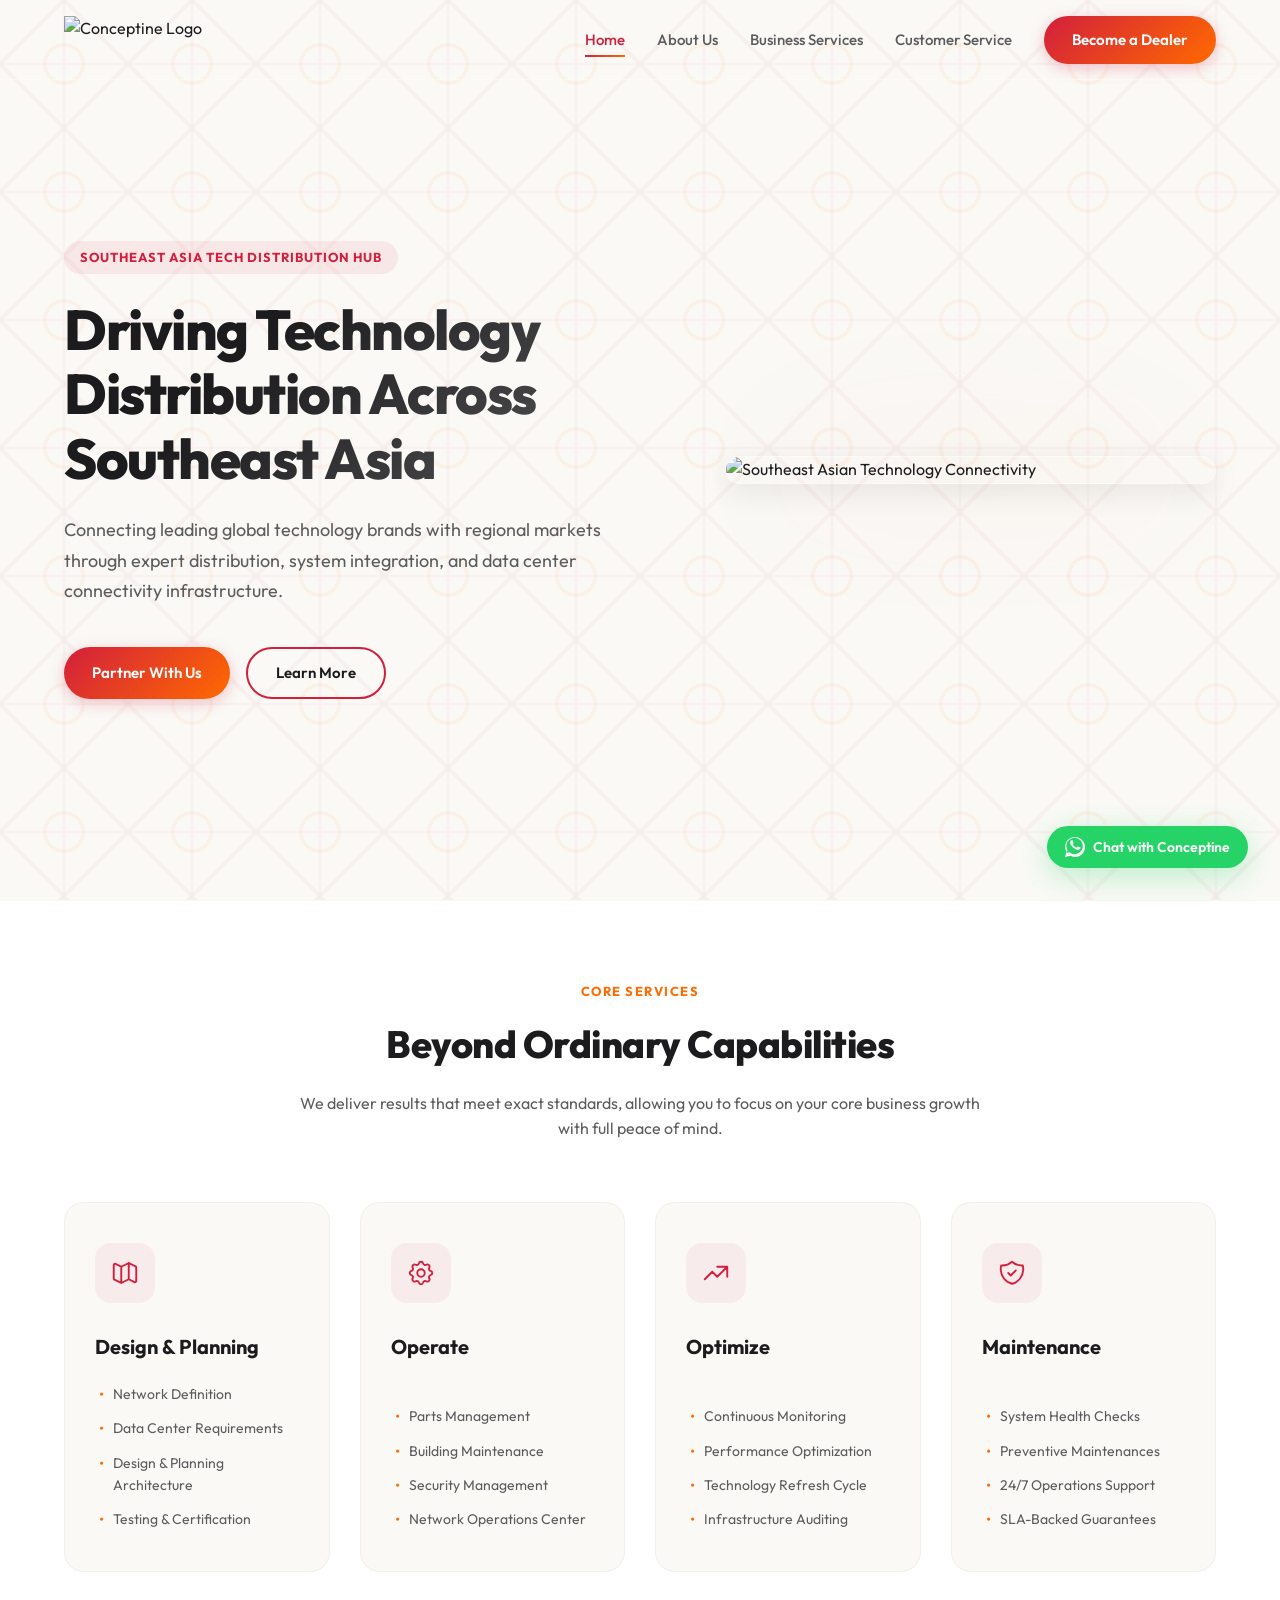
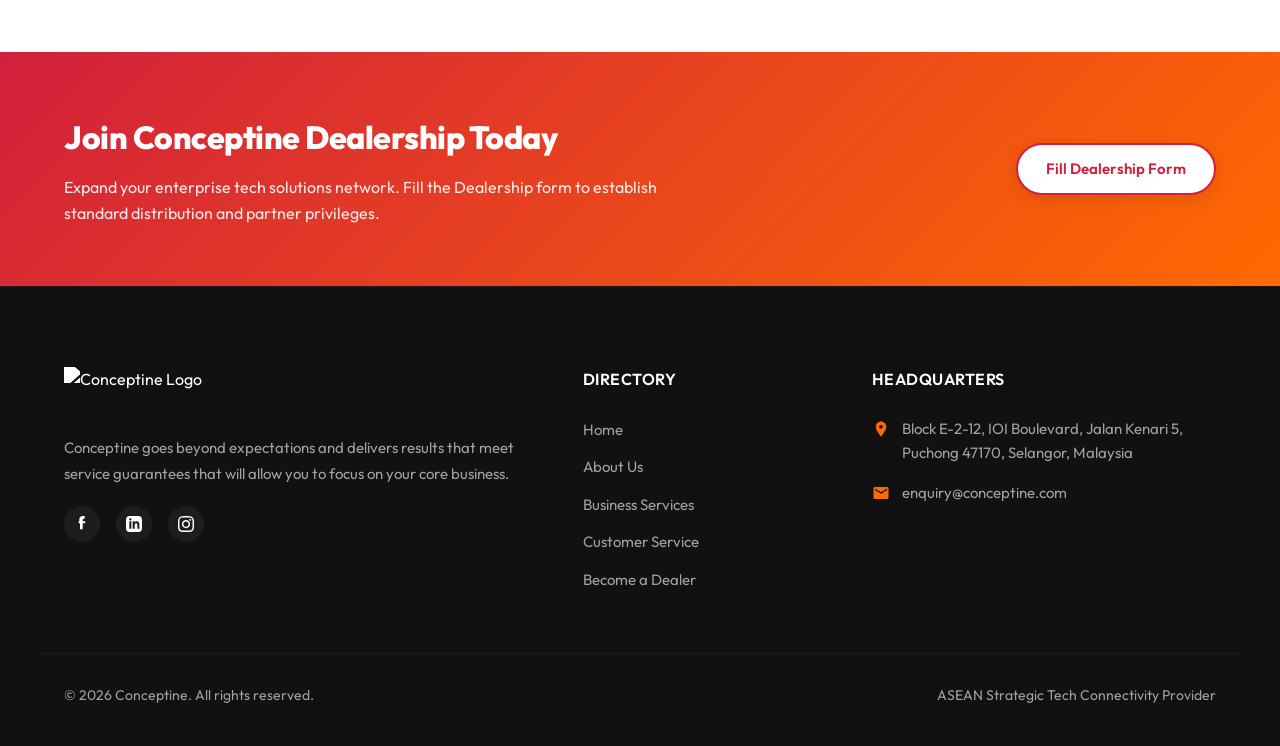
==== index.html @ 46213067 "feat: complete modern website revamp with dynamic form inputs and Google Sheets integration" ====
<!DOCTYPE html>
<html lang="en">
<head>
  <meta charset="UTF-8">
  <meta name="viewport" content="width=device-width, initial-scale=1.0">
  <meta name="description" content="Conceptine - Driving Technology Distribution across Southeast Asia. Bridging ASEAN with premium systems integration, data center resources, and telecommunications infrastructure.">
  <title>Home - Conceptine | SEA Technology Solutions</title>
  
  <!-- CSS Stylesheets -->
  <link rel="stylesheet" href="css/variables.css">
  <link rel="stylesheet" href="css/global.css">
  <link rel="stylesheet" href="css/home.css">
  
  <!-- Favicon -->
  <link rel="icon" href="https://conceptine.com/wp-content/uploads/2020/07/cropped-Conceptine-Favicon-32x32.png" sizes="32x32">
</head>
<body>

  <!-- Global Header -->
  <header>
    <div class="container header-container">
      <a href="index.html" class="logo-link" id="header-logo">
        <img src="https://conceptine.com/wp-content/uploads/2020/04/Conceptine-Logo-Web.png" alt="Conceptine Logo" class="logo-img">
      </a>
      
      <button class="menu-toggle" aria-label="Toggle Navigation menu" aria-expanded="false">
        <span></span>
        <span></span>
        <span></span>
      </button>
      
      <nav class="nav-menu">
        <ul class="nav-links">
          <li><a href="index.html" class="nav-link active">Home</a></li>
          <li><a href="about.html" class="nav-link">About Us</a></li>
          <li><a href="business.html" class="nav-link">Business Services</a></li>
          <li><a href="customer-service.html" class="nav-link">Customer Service</a></li>
        </ul>
        <a href="become-a-dealer.html" class="btn btn-primary">Become a Dealer</a>
      </nav>
    </div>
  </header>

  <main>
    <!-- Hero Section with Southeast Asian Culture Highlight -->
    <section class="hero-section">
      <!-- Cultural Songket/Batik SVG Pattern Overlay -->
      <div class="culture-overlay">
        <svg xmlns="http://www.w3.org/2000/svg" viewBox="0 0 100 100" preserveAspectRatio="none">
          <pattern id="batik" width="10" height="10" patternUnits="userSpaceOnUse">
            <path d="M 0 5 L 5 0 L 10 5 L 5 10 Z" fill="none" stroke="rgba(210, 31, 60, 0.04)" stroke-width="0.3"/>
            <circle cx="5" cy="5" r="1.5" fill="none" stroke="rgba(255, 106, 0, 0.05)" stroke-width="0.3"/>
            <path d="M 5 0 L 5 10 M 0 5 L 10 5" fill="none" stroke="rgba(210, 31, 60, 0.03)" stroke-width="0.2"/>
          </pattern>
          <rect width="100%" height="100%" fill="url(#batik)"/>
        </svg>
      </div>
      
      <div class="container hero-container">
        <div class="hero-content">
          <span class="hero-tag">Southeast Asia Tech Distribution Hub</span>
          <h1 class="hero-title">Driving Technology Distribution Across Southeast Asia</h1>
          <p class="hero-subtitle">Connecting leading global technology brands with regional markets through expert distribution, system integration, and data center connectivity infrastructure.</p>
          <div class="hero-actions">
            <a href="become-a-dealer.html" class="btn btn-primary">Partner With Us</a>
            <a href="about.html" class="btn btn-secondary">Learn More</a>
          </div>
        </div>
        <div class="hero-visual">
          <div class="hero-card-glow"></div>
          <img src="https://conceptine.com/wp-content/uploads/2020/10/Conceptine-Header.jpg" alt="Southeast Asian Technology Connectivity" class="hero-image">
        </div>
      </div>
    </section>

    <!-- Company Capabilities -->
    <section class="capabilities-section">
      <div class="container">
        <div class="section-header">
          <span class="section-tag">Core Services</span>
          <h2 class="section-title">Beyond Ordinary Capabilities</h2>
          <p class="section-subtitle">We deliver results that meet exact standards, allowing you to focus on your core business growth with full peace of mind.</p>
        </div>

        <div class="capabilities-grid">
          <!-- Card 1: Design & Planning -->
          <div class="capability-card">
            <div class="card-icon-container">
              <svg xmlns="http://www.w3.org/2000/svg" fill="none" viewBox="0 0 24 24" stroke="currentColor">
                <path stroke-linecap="round" stroke-linejoin="round" stroke-width="1.5" d="M9 20l-5.447-2.724A1 1 0 013 16.382V5.618a1 1 0 011.447-.894L9 7m0 13l6-3m-6 3V7m6 10l4.553 2.276A1 1 0 0021 18.382V7.618a1 1 0 00-.553-.894L15 4m0 13V4m0 0L9 7" />
              </svg>
            </div>
            <h3 class="capability-title">Design & Planning</h3>
            <ul class="capability-list">
              <li>Network Definition</li>
              <li>Data Center Requirements</li>
              <li>Design & Planning Architecture</li>
              <li>Testing & Certification</li>
            </ul>
          </div>

          <!-- Card 2: Operate -->
          <div class="capability-card">
            <div class="card-icon-container">
              <svg xmlns="http://www.w3.org/2000/svg" fill="none" viewBox="0 0 24 24" stroke="currentColor">
                <path stroke-linecap="round" stroke-linejoin="round" stroke-width="1.5" d="M10.325 4.317c.426-1.756 2.924-1.756 3.35 0a1.724 1.724 0 002.573 1.066c1.543-.94 3.31.826 2.37 2.37a1.724 1.724 0 001.065 2.572c1.756.426 1.756 2.924 0 3.35a1.724 1.724 0 00-1.066 2.573c.94 1.543-.826 3.31-2.37 2.37a1.724 1.724 0 00-2.572 1.065c-.426 1.756-2.924 1.756-3.35 0a1.724 1.724 0 00-2.573-1.066c-1.543.94-3.31-.826-2.37-2.37a1.724 1.724 0 00-1.065-2.572c-1.756-.426-1.756-2.924 0-3.35a1.724 1.724 0 001.066-2.573c-.94-1.543.826-3.31 2.37-2.37.996.608 2.296.07 2.572-1.065z" />
                <path stroke-linecap="round" stroke-linejoin="round" stroke-width="1.5" d="M15 12a3 3 0 11-6 0 3 3 0 016 0z" />
              </svg>
            </div>
            <h3 class="capability-title">Operate</h3>
            <ul class="capability-list">
              <li>Parts Management</li>
              <li>Building Maintenance</li>
              <li>Security Management</li>
              <li>Network Operations Center</li>
            </ul>
          </div>

          <!-- Card 3: Optimize -->
          <div class="capability-card">
            <div class="card-icon-container">
              <svg xmlns="http://www.w3.org/2000/svg" fill="none" viewBox="0 0 24 24" stroke="currentColor">
                <path stroke-linecap="round" stroke-linejoin="round" stroke-width="1.5" d="M13 7h8m0 0v8m0-8l-8 8-4-4-6 6" />
              </svg>
            </div>
            <h3 class="capability-title">Optimize</h3>
            <ul class="capability-list">
              <li>Continuous Monitoring</li>
              <li>Performance Optimization</li>
              <li>Technology Refresh Cycle</li>
              <li>Infrastructure Auditing</li>
            </ul>
          </div>

          <!-- Card 4: Maintenance -->
          <div class="capability-card">
            <div class="card-icon-container">
              <svg xmlns="http://www.w3.org/2000/svg" fill="none" viewBox="0 0 24 24" stroke="currentColor">
                <path stroke-linecap="round" stroke-linejoin="round" stroke-width="1.5" d="M9 12l2 2 4-4m5.618-4.016A11.955 11.955 0 0112 2.944a11.952 11.952 0 01-8.618 3.04A12.02 12.02 0 003 9c0 5.591 3.824 10.29 9 11.622 5.176-1.332 9-6.03 9-11.622 0-1.042-.133-2.052-.382-3.016z" />
              </svg>
            </div>
            <h3 class="capability-title">Maintenance</h3>
            <ul class="capability-list">
              <li>System Health Checks</li>
              <li>Preventive Maintenances</li>
              <li>24/7 Operations Support</li>
              <li>SLA-Backed Guarantees</li>
            </ul>
          </div>
        </div>
      </div>
    </section>

    <!-- Call to Action Banner -->
    <section class="cta-banner">
      <div class="container cta-container">
        <div class="cta-content">
          <h2 class="cta-title">Join Conceptine Dealership Today</h2>
          <p class="cta-text">Expand your enterprise tech solutions network. Fill the Dealership form to establish standard distribution and partner privileges.</p>
        </div>
        <div class="cta-action">
          <a href="become-a-dealer.html" class="btn btn-secondary btn-white-hover">Fill Dealership Form</a>
        </div>
      </div>
    </section>
  </main>

  <!-- Global Footer -->
  <footer class="footer-site">
    <div class="container footer-grid">
      <div class="footer-brand">
        <a href="index.html" class="footer-logo-link">
          <img src="https://conceptine.com/wp-content/uploads/2020/04/Conceptine-Logo-Web.png" alt="Conceptine Logo" class="footer-logo-img">
        </a>
        <p class="footer-description">Conceptine goes beyond expectations and delivers results that meet service guarantees that will allow you to focus on your core business.</p>
        <div class="footer-socials">
          <a href="https://facebook.com/conceptine" class="footer-social-icon" aria-label="Facebook">
            <svg viewBox="0 0 24 24"><path d="M9 8H7v3h2v9h4v-9h3.6l.4-3H13V6c0-1 .5-2 2-2h1V0h-3c-3 0-5 2-5 5v3z"/></svg>
          </a>
          <a href="https://linkedin.com/company/conceptine" class="footer-social-icon" aria-label="LinkedIn">
            <svg viewBox="0 0 24 24"><path d="M19 0h-14c-2.761 0-5 2.239-5 5v14c0 2.761 2.239 5 5 5h14c2.762 0 5-2.239 5-5v-14c0-2.761-2.238-5-5-5zm-11 19h-3v-11h3v11zm-1.5-12.268c-.966 0-1.75-.779-1.75-1.75s.784-1.75 1.75-1.75 1.75.779 1.75 1.75-.784 1.75-1.75 1.75zm13.5 12.268h-3v-5.604c0-3.368-4-3.113-4 0v5.604h-3v-11h3v1.765c1.396-2.586 7-2.777 7 2.476v6.759z"/></svg>
          </a>
          <a href="https://instagram.com/conceptine" class="footer-social-icon" aria-label="Instagram">
            <svg viewBox="0 0 24 24"><path d="M12 2.163c3.204 0 3.584.012 4.85.07 3.252.148 4.771 1.691 4.919 4.919.058 1.265.069 1.645.069 4.849 0 3.205-.012 3.584-.069 4.849-.149 3.225-1.664 4.771-4.919 4.919-1.266.058-1.644.07-4.85.07-3.204 0-3.584-.012-4.849-.07-3.26-.149-4.771-1.699-4.919-4.92-.058-1.265-.07-1.644-.07-4.849 0-3.204.013-3.583.07-4.849.149-3.227 1.664-4.771 4.919-4.919 1.266-.057 1.645-.069 4.849-.069zm0-2c-3.259 0-3.667.014-4.947.072-4.358.2-6.78 2.618-6.98 6.98-.059 1.281-.073 1.689-.073 4.948 0 3.259.014 3.668.072 4.948.2 4.358 2.618 6.78 6.98 6.98 1.281.058 1.689.072 4.948.072 3.259 0 3.668-.014 4.948-.072 4.354-.2 6.782-2.618 6.979-6.98.059-1.28.073-1.689.073-4.948 0-3.259-.014-3.667-.072-4.947-.196-4.354-2.617-6.78-6.979-6.98-1.281-.059-1.69-.073-4.949-.073zm0 5.838c-3.403 0-6.162 2.759-6.162 6.162s2.759 6.163 6.162 6.163 6.162-2.759 6.162-6.163c0-3.403-2.759-6.162-6.162-6.162zm0 10.162c-2.209 0-4-1.79-4-4 0-2.209 1.791-4 4-4s4 1.791 4 4c0 2.21-1.791 4-4 4zm6.406-11.845c-.796 0-1.441.645-1.441 1.44s.645 1.44 1.441 1.44c.795 0 1.439-.645 1.439-1.44s-.644-1.44-1.439-1.44z"/></svg>
          </a>
        </div>
      </div>
      
      <div class="footer-links-col">
        <h4 class="footer-title">Directory</h4>
        <ul class="footer-links">
          <li class="footer-link-item"><a href="index.html">Home</a></li>
          <li class="footer-link-item"><a href="about.html">About Us</a></li>
          <li class="footer-link-item"><a href="business.html">Business Services</a></li>
          <li class="footer-link-item"><a href="customer-service.html">Customer Service</a></li>
          <li class="footer-link-item"><a href="become-a-dealer.html">Become a Dealer</a></li>
        </ul>
      </div>

      <div class="footer-contact-brand">
        <h4 class="footer-title">Headquarters</h4>
        <div class="footer-contact-info">
          <div class="footer-contact-item">
            <svg viewBox="0 0 24 24"><path d="M12 2C8.13 2 5 5.13 5 9c0 5.25 7 13 7 13s7-7.75 7-13c0-3.87-3.13-7-7-7zm0 9.5c-1.38 0-2.5-1.12-2.5-2.5s1.12-2.5 2.5-2.5 2.5 1.12 2.5 2.5-1.12 2.5-2.5 2.5z"/></svg>
            <span>Block E-2-12, IOI Boulevard, Jalan Kenari 5, Puchong 47170, Selangor, Malaysia</span>
          </div>
          <div class="footer-contact-item">
            <svg viewBox="0 0 24 24"><path d="M20 4H4c-1.1 0-1.99.9-1.99 2L2 18c0 1.1.9 2 2 2h16c1.1 0 2-.9 2-2V6c0-1.1-.9-2-2-2zm0 4l-8 5-8-5V6l8 5 8-5v2z"/></svg>
            <span>enquiry@conceptine.com</span>
          </div>
        </div>
      </div>
    </div>
    
    <div class="container footer-bottom">
      <p>&copy; <span id="copyright-year"></span> Conceptine. All rights reserved.</p>
      <p>ASEAN Strategic Tech Connectivity Provider</p>
    </div>
  </footer>

  <!-- Sticky WhatsApp Button -->
  <a href="https://wa.me/60380808888?text=Hi%20Conceptine%20Team,%20I%20would%20like%20to%20inquire%20about%20your%20technology%20services." target="_blank" class="whatsapp-sticky" id="whatsapp-widget">
    <svg class="whatsapp-icon" viewBox="0 0 24 24">
      <path d="M.057 24l1.687-6.163c-1.041-1.804-1.588-3.849-1.587-5.946C.06 5.348 5.397.01 12.008.01c3.202.001 6.212 1.246 8.477 3.514 2.266 2.268 3.507 5.28 3.505 8.484-.004 6.657-5.34 11.997-11.953 11.997-2.005-.001-3.973-.502-5.731-1.456L0 24zm6.59-4.846c1.6.95 3.188 1.449 4.825 1.451 5.436 0 9.86-4.37 9.864-9.799.002-2.63-1.023-5.101-2.885-6.97-1.861-1.868-4.339-2.897-6.97-2.899-5.437 0-9.862 4.372-9.866 9.802-.001 1.737.478 3.427 1.39 4.908l-.993 3.629 3.735-.972zm11.398-6.845c-.312-.156-1.848-.91-2.127-1.011-.279-.101-.483-.151-.686.152-.203.304-.785.962-.962 1.164-.177.203-.355.228-.668.072-.312-.156-1.32-.486-2.515-1.551-.93-.83-1.557-1.854-1.74-2.158-.182-.304-.02-.468.136-.623.14-.14.312-.365.468-.548.156-.183.208-.314.312-.523.104-.209.052-.391-.026-.548-.078-.157-.686-1.652-.94-2.26-.247-.594-.5-.512-.686-.521-.177-.008-.38-.01-.583-.01-.203 0-.533.076-.812.38-.279.304-1.066 1.039-1.066 2.532s1.09 2.935 1.242 3.138c.152.203 2.146 3.277 5.198 4.593.726.313 1.293.5 1.736.64.729.23 1.391.198 1.916.12.584-.087 1.848-.755 2.11-1.485.263-.73.263-1.353.185-1.484-.078-.132-.279-.208-.592-.364z"/>
    </svg>
    <span>Chat with Conceptine</span>
  </a>

  <!-- Global Scripts -->
  <script src="js/main.js"></script>
</body>
</html>
---- css/variables.css ----
:root {
  /* Color System */
  --bg-cream: #FAF9F6;
  --bg-white: #FFFFFF;
  --text-main: #1C1C1E;
  --text-muted: #5C5C5E;
  
  --primary-red: #D21F3C;
  --primary-orange: #FF6A00;
  --accent-gradient: linear-gradient(135deg, var(--primary-red) 0%, var(--primary-orange) 100%);
  
  --border-light: #E5E5EA;
  --shadow-light: 0 4px 20px rgba(0, 0, 0, 0.05);
  --shadow-medium: 0 8px 30px rgba(0, 0, 0, 0.08);
  
  /* Fonts */
  --font-main: 'Outfit', 'Inter', -apple-system, BlinkMacSystemFont, "Segoe UI", Roboto, Helvetica, Arial, sans-serif;
  
  /* Layout */
  --max-width: 1200px;
  --header-height: 80px;
  
  /* Transitions */
  --transition-smooth: all 0.3s cubic-bezier(0.4, 0, 0.2, 1);
}
---- css/global.css ----
@import url('https://fonts.googleapis.com/css2?family=Outfit:wght@300;400;500;600;700;800&family=Inter:wght@300;400;500;600;700&display=swap');

/* Reset & Base Styles */
* {
  margin: 0;
  padding: 0;
  box-sizing: border-box;
  font-family: var(--font-main);
  -webkit-font-smoothing: antialiased;
}

body {
  background-color: var(--bg-cream);
  color: var(--text-main);
  line-height: 1.6;
  overflow-x: hidden;
}

a {
  text-decoration: none;
  color: inherit;
  transition: var(--transition-smooth);
}

img {
  max-width: 100%;
  height: auto;
  display: block;
}

/* Base Layout Containers */
.container {
  width: 100%;
  max-width: var(--max-width);
  margin: 0 auto;
  padding: 0 24px;
}

section {
  padding: 80px 0;
  position: relative;
}

/* Glassmorphic Global Header */
header {
  position: fixed;
  top: 0;
  left: 0;
  width: 100%;
  height: var(--header-height);
  z-index: 1000;
  display: flex;
  align-items: center;
  border-bottom: 1px solid rgba(255, 255, 255, 0.4);
  transition: var(--transition-smooth);
}

header.scrolled {
  background: rgba(250, 249, 246, 0.85);
  backdrop-filter: blur(20px);
  -webkit-backdrop-filter: blur(20px);
  border-bottom: 1px solid rgba(28, 28, 30, 0.08);
  box-shadow: 0 4px 30px rgba(0, 0, 0, 0.02);
}

.header-container {
  display: flex;
  justify-content: space-between;
  align-items: center;
  width: 100%;
}

.logo-link {
  display: flex;
  align-items: center;
  gap: 12px;
}

.logo-img {
  height: 48px;
  width: auto;
  object-fit: contain;
}

.logo-text {
  font-size: 20px;
  font-weight: 800;
  letter-spacing: -0.5px;
  background: var(--accent-gradient);
  -webkit-background-clip: text;
  -webkit-text-fill-color: transparent;
}

/* Navigation System */
nav.nav-menu {
  display: flex;
  align-items: center;
  gap: 32px;
}

.nav-links {
  display: flex;
  list-style: none;
  gap: 32px;
}

.nav-link {
  font-size: 15px;
  font-weight: 500;
  color: var(--text-muted);
  position: relative;
  padding: 8px 0;
}

.nav-link:hover, .nav-link.active {
  color: var(--primary-red);
}

.nav-link::after {
  content: '';
  position: absolute;
  bottom: 0;
  left: 0;
  width: 0;
  height: 2px;
  background: var(--accent-gradient);
  transition: var(--transition-smooth);
}

.nav-link:hover::after, .nav-link.active::after {
  width: 100%;
}

/* Premium Button Styling */
.btn {
  display: inline-flex;
  align-items: center;
  justify-content: center;
  padding: 12px 28px;
  font-size: 15px;
  font-weight: 600;
  border-radius: 80px;
  border: none;
  cursor: pointer;
  transition: var(--transition-smooth);
  gap: 8px;
}

.btn-primary {
  background: var(--accent-gradient);
  color: var(--bg-white);
  box-shadow: 0 4px 15px rgba(210, 31, 60, 0.25);
}

.btn-primary:hover {
  transform: translateY(-2px);
  box-shadow: 0 6px 20px rgba(210, 31, 60, 0.35);
}

.btn-secondary {
  background: transparent;
  color: var(--text-main);
  border: 2px solid var(--primary-red);
}

.btn-secondary:hover {
  background: var(--accent-gradient);
  color: var(--bg-white);
  border-color: transparent;
  transform: translateY(-2px);
}

/* Hamburger Menu Icon */
.menu-toggle {
  display: none;
  flex-direction: column;
  gap: 6px;
  border: none;
  background: transparent;
  cursor: pointer;
  z-index: 1100;
  padding: 8px;
}

.menu-toggle span {
  display: block;
  width: 24px;
  height: 2px;
  background-color: var(--text-main);
  transition: var(--transition-smooth);
  transform-origin: 1px 1px;
}

/* Mobile Navigation active state */
.menu-toggle.open span:nth-child(1) {
  transform: rotate(45deg) translate(3px, 2px);
}

.menu-toggle.open span:nth-child(2) {
  opacity: 0;
}

.menu-toggle.open span:nth-child(3) {
  transform: rotate(-45deg) translate(3px, -2px);
}

/* WhatsApp Floating Button */
.whatsapp-sticky {
  position: fixed;
  bottom: 32px;
  right: 32px;
  z-index: 999;
  display: flex;
  align-items: center;
  background: #25D366;
  color: var(--bg-white);
  padding: 10px 18px;
  border-radius: 40px;
  font-weight: 600;
  font-size: 14px;
  gap: 8px;
  box-shadow: 0 8px 30px rgba(37, 211, 102, 0.3);
  transition: var(--transition-smooth);
}

.whatsapp-sticky:hover {
  transform: translateY(-4px) scale(1.03);
  box-shadow: 0 12px 40px rgba(37, 211, 102, 0.45);
}

.whatsapp-icon {
  width: 20px;
  height: 20px;
  fill: currentColor;
}

/* Footer Section */
.footer-site {
  background-color: #111112;
  color: #A0A0A5;
  padding: 80px 0 40px 0;
  border-top: 1px solid rgba(255, 255, 255, 0.05);
}

.footer-grid {
  display: grid;
  grid-template-columns: 2fr 1fr 1.5fr;
  gap: 60px;
  margin-bottom: 60px;
}

.footer-brand {
  display: flex;
  flex-direction: column;
  gap: 20px;
}

.footer-logo-link {
  display: flex;
  align-items: center;
  gap: 12px;
}

.footer-logo-img {
  height: 48px;
  width: auto;
  filter: brightness(0) invert(1);
}

.footer-logo-text {
  font-size: 20px;
  font-weight: 800;
  color: var(--bg-white);
  letter-spacing: -0.5px;
}

.footer-description {
  font-size: 15px;
  line-height: 1.7;
}

.footer-socials {
  display: flex;
  gap: 16px;
}

.footer-social-icon {
  width: 36px;
  height: 36px;
  border-radius: 50%;
  background: rgba(255, 255, 255, 0.05);
  display: flex;
  align-items: center;
  justify-content: center;
  color: var(--bg-white);
  transition: var(--transition-smooth);
}

.footer-social-icon:hover {
  background: var(--accent-gradient);
  transform: translateY(-3px);
}

.footer-social-icon svg {
  width: 16px;
  height: 16px;
  fill: currentColor;
}

.footer-title {
  color: var(--bg-white);
  font-size: 16px;
  font-weight: 600;
  margin-bottom: 24px;
  letter-spacing: 0.5px;
  text-transform: uppercase;
}

.footer-links {
  list-style: none;
  display: flex;
  flex-direction: column;
  gap: 12px;
}

.footer-link-item a {
  font-size: 15px;
}

.footer-link-item a:hover {
  color: var(--primary-orange);
  padding-left: 4px;
}

.footer-contact-info {
  display: flex;
  flex-direction: column;
  gap: 16px;
  font-size: 15px;
}

.footer-contact-item {
  display: flex;
  gap: 12px;
}

.footer-contact-item svg {
  width: 18px;
  height: 18px;
  fill: var(--primary-orange);
  flex-shrink: 0;
  margin-top: 3px;
}

.footer-bottom {
  border-top: 1px solid rgba(255, 255, 255, 0.05);
  padding-top: 30px;
  display: flex;
  justify-content: space-between;
  align-items: center;
  font-size: 14px;
}

/* Page Title Hero Accent (Subpages) */
.subpage-hero {
  padding: 160px 0 80px 0;
  background: linear-gradient(180deg, #F0EDE6 0%, var(--bg-cream) 100%);
  border-bottom: 1px solid rgba(28, 28, 30, 0.04);
}

.subpage-title {
  font-size: 48px;
  font-weight: 800;
  letter-spacing: -1px;
  background: linear-gradient(135deg, #1c1c1e 30%, #5c5c5e 100%);
  -webkit-background-clip: text;
  -webkit-text-fill-color: transparent;
  margin-bottom: 12px;
}

.subpage-breadcrumbs {
  display: flex;
  align-items: center;
  gap: 8px;
  font-size: 14px;
  color: var(--text-muted);
}

.subpage-breadcrumbs a:hover {
  color: var(--primary-red);
}

/* Responsive CSS */
@media (max-width: 992px) {
  .footer-grid {
    grid-template-columns: 1fr;
    gap: 40px;
  }
}

@media (max-width: 768px) {
  section {
    padding: 60px 0;
  }
  
  .menu-toggle {
    display: flex;
  }
  
  nav.nav-menu {
    position: fixed;
    top: 0;
    right: -100%;
    width: 80%;
    max-width: 320px;
    height: 100vh;
    background: var(--bg-cream);
    box-shadow: -10px 0 30px rgba(0,0,0,0.05);
    flex-direction: column;
    align-items: flex-start;
    justify-content: flex-start;
    padding: 100px 40px 40px 40px;
    gap: 40px;
    z-index: 1050;
    transition: cubic-bezier(0.4, 0, 0.2, 1) 0.4s;
  }
  
  nav.nav-menu.open {
    right: 0;
  }
  
  .nav-links {
    flex-direction: column;
    width: 100%;
    gap: 24px;
  }
  
  .nav-link {
    font-size: 18px;
    display: block;
    width: 100%;
  }
  
  .subpage-title {
    font-size: 36px;
  }
  
  .footer-bottom {
    flex-direction: column;
    gap: 16px;
    text-align: center;
  }
}
---- css/home.css ----
/* Hero Section Layout */
.hero-section {
  min-height: 100vh;
  display: flex;
  align-items: center;
  padding-top: calc(var(--header-height) + 40px);
  padding-bottom: 80px;
  background-color: var(--bg-cream);
  position: relative;
  overflow: hidden;
}

.culture-overlay {
  position: absolute;
  top: 0;
  left: 0;
  width: 100%;
  height: 100%;
  pointer-events: none;
  z-index: 1;
}

.hero-container {
  display: grid;
  grid-template-columns: 1.1fr 0.9fr;
  gap: 60px;
  align-items: center;
  position: relative;
  z-index: 2;
}

.hero-content {
  display: flex;
  flex-direction: column;
  align-items: flex-start;
}

.hero-tag {
  background: rgba(210, 31, 60, 0.08);
  color: var(--primary-red);
  font-size: 13px;
  font-weight: 700;
  padding: 6px 16px;
  border-radius: 40px;
  text-transform: uppercase;
  letter-spacing: 1px;
  margin-bottom: 24px;
}

.hero-title {
  font-size: 56px;
  font-weight: 800;
  line-height: 1.15;
  letter-spacing: -1.5px;
  margin-bottom: 24px;
  background: linear-gradient(135deg, #1c1c1e 30%, #5c5c5e 100%);
  -webkit-background-clip: text;
  -webkit-text-fill-color: transparent;
}

.hero-subtitle {
  font-size: 18px;
  color: var(--text-muted);
  line-height: 1.7;
  margin-bottom: 40px;
  max-width: 580px;
}

.hero-actions {
  display: flex;
  gap: 16px;
}

.hero-visual {
  position: relative;
  width: 100%;
}

.hero-card-glow {
  position: absolute;
  top: 10%;
  left: 10%;
  width: 80%;
  height: 80%;
  background: var(--accent-gradient);
  filter: blur(80px);
  opacity: 0.15;
  z-index: 1;
  pointer-events: none;
}

.hero-image {
  position: relative;
  z-index: 2;
  border-radius: 24px;
  box-shadow: var(--shadow-medium);
  border: 1px solid rgba(255, 255, 255, 0.4);
  width: 100%;
  object-fit: cover;
}

/* Capabilities Section styling */
.capabilities-section {
  background-color: var(--bg-white);
  border-top: 1px solid rgba(28, 28, 30, 0.04);
}

.section-header {
  text-align: center;
  max-width: 700px;
  margin: 0 auto 60px auto;
}

.section-tag {
  color: var(--primary-orange);
  font-size: 13px;
  font-weight: 700;
  text-transform: uppercase;
  letter-spacing: 1.5px;
  display: block;
  margin-bottom: 12px;
}

.section-title {
  font-size: 38px;
  font-weight: 800;
  letter-spacing: -0.5px;
  margin-bottom: 16px;
}

.section-subtitle {
  font-size: 16px;
  color: var(--text-muted);
}

.capabilities-grid {
  display: grid;
  grid-template-columns: repeat(4, 1fr);
  gap: 30px;
}

.capability-card {
  background-color: var(--bg-cream);
  padding: 40px 30px;
  border-radius: 20px;
  border: 1px solid rgba(28, 28, 30, 0.04);
  transition: var(--transition-smooth);
  display: flex;
  flex-direction: column;
}

.capability-card:hover {
  transform: translateY(-8px);
  background-color: var(--bg-white);
  box-shadow: var(--shadow-medium);
  border-color: rgba(210, 31, 60, 0.1);
}

.card-icon-container {
  width: 60px;
  height: 60px;
  border-radius: 16px;
  background: rgba(210, 31, 60, 0.06);
  display: flex;
  align-items: center;
  justify-content: center;
  color: var(--primary-red);
  margin-bottom: 28px;
  transition: var(--transition-smooth);
}

.capability-card:hover .card-icon-container {
  background: var(--accent-gradient);
  color: var(--bg-white);
  box-shadow: 0 8px 20px rgba(210, 31, 60, 0.2);
}

.card-icon-container svg {
  width: 30px;
  height: 30px;
}

.capability-title {
  font-size: 20px;
  font-weight: 700;
  margin-bottom: 20px;
}

.capability-list {
  list-style: none;
  display: flex;
  flex-direction: column;
  gap: 12px;
  margin-top: auto;
}

.capability-list li {
  font-size: 14px;
  color: var(--text-muted);
  position: relative;
  padding-left: 18px;
}

.capability-list li::before {
  content: "•";
  position: absolute;
  left: 4px;
  color: var(--primary-orange);
  font-size: 16px;
  top: -1px;
}

/* Call to Action Banner */
.cta-banner {
  background: var(--accent-gradient);
  color: var(--bg-white);
  padding: 60px 0;
  overflow: hidden;
}

.cta-container {
  display: flex;
  justify-content: space-between;
  align-items: center;
  gap: 40px;
}

.cta-title {
  font-size: 32px;
  font-weight: 800;
  margin-bottom: 12px;
  letter-spacing: -0.5px;
}

.cta-text {
  font-size: 16px;
  max-width: 650px;
  opacity: 0.9;
}

.btn-white-hover {
  background: var(--bg-white);
  color: var(--primary-red);
  box-shadow: 0 4px 15px rgba(0,0,0,0.1);
}

.btn-white-hover:hover {
  background: var(--text-main);
  color: var(--bg-white);
  transform: translateY(-3px);
  box-shadow: 0 8px 25px rgba(0,0,0,0.2);
}

/* Responsive CSS for Home Specific Styles */
@media (max-width: 1200px) {
  .capabilities-grid {
    grid-template-columns: repeat(2, 1fr);
  }
}

@media (max-width: 992px) {
  .hero-container {
    grid-template-columns: 1fr;
    gap: 40px;
    text-align: center;
  }
  
  .hero-content {
    align-items: center;
  }
  
  .hero-title {
    font-size: 40px;
  }
  
  .hero-subtitle {
    margin-left: auto;
    margin-right: auto;
  }
  
  .cta-container {
    flex-direction: column;
    text-align: center;
  }
}

@media (max-width: 576px) {
  .capabilities-grid {
    grid-template-columns: 1fr;
  }
  
  .hero-actions {
    flex-direction: column;
    width: 100%;
    gap: 12px;
  }
  
  .hero-actions .btn {
    width: 100%;
  }
}
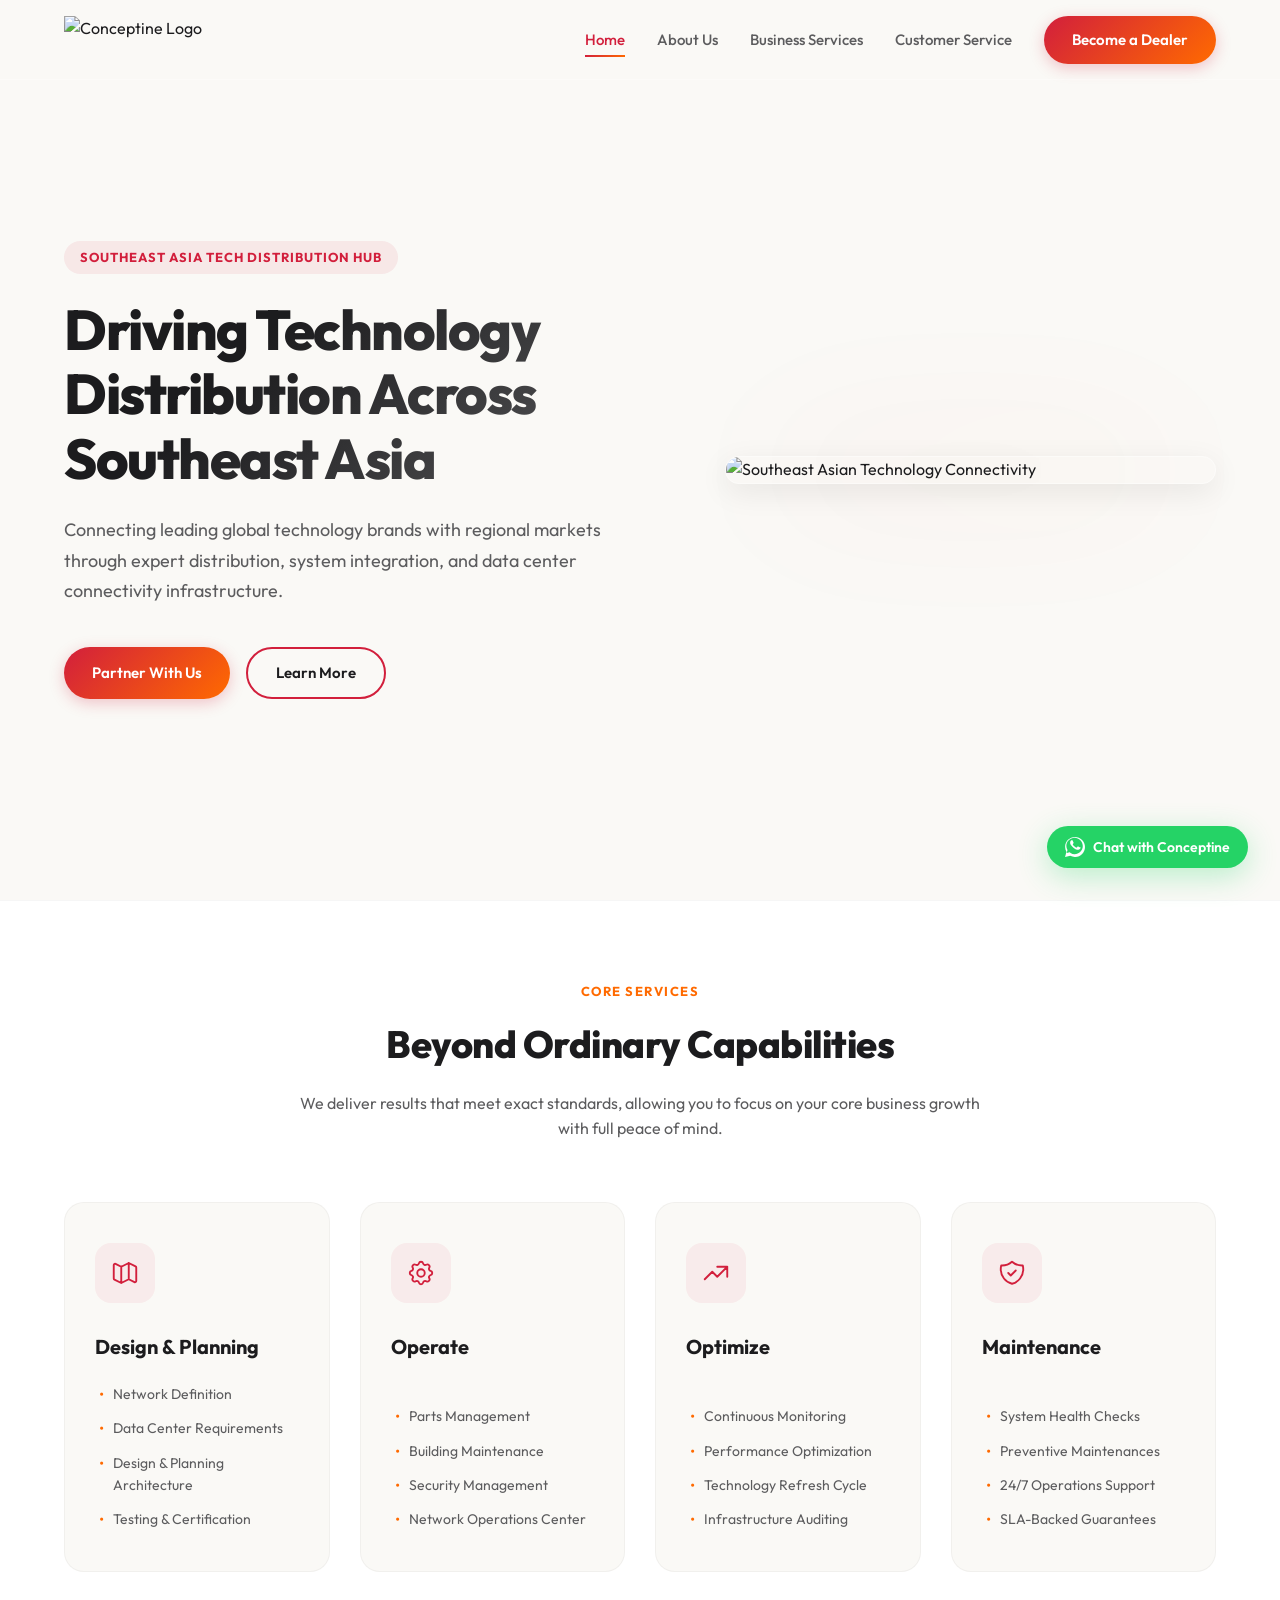
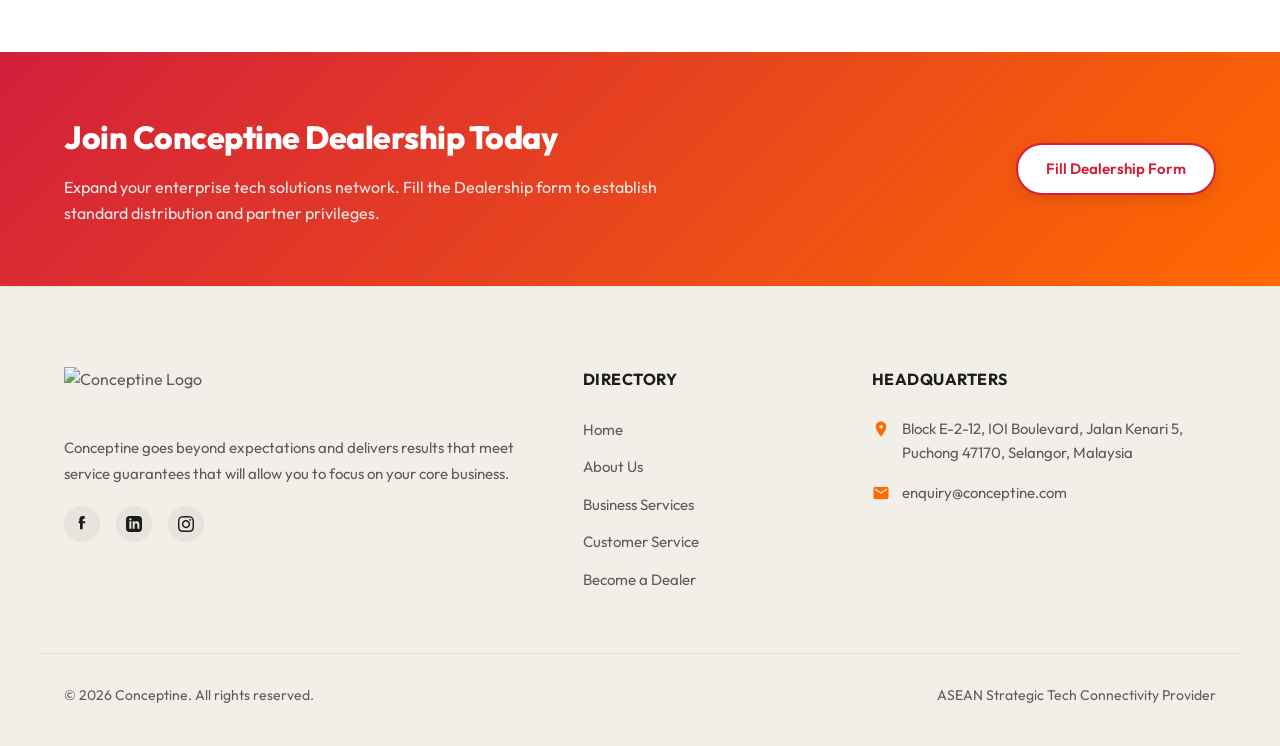
==== commit 59d62283: "style: remove repeating square-diamond SVG background pattern from homepage hero" ====
--- a/index.html
+++ b/index.html
@@ -44,17 +44,7 @@
   <main>
     <!-- Hero Section with Southeast Asian Culture Highlight -->
     <section class="hero-section">
-      <!-- Cultural Songket/Batik SVG Pattern Overlay -->
-      <div class="culture-overlay">
-        <svg xmlns="http://www.w3.org/2000/svg" viewBox="0 0 100 100" preserveAspectRatio="none">
-          <pattern id="batik" width="10" height="10" patternUnits="userSpaceOnUse">
-            <path d="M 0 5 L 5 0 L 10 5 L 5 10 Z" fill="none" stroke="rgba(210, 31, 60, 0.04)" stroke-width="0.3"/>
-            <circle cx="5" cy="5" r="1.5" fill="none" stroke="rgba(255, 106, 0, 0.05)" stroke-width="0.3"/>
-            <path d="M 5 0 L 5 10 M 0 5 L 10 5" fill="none" stroke="rgba(210, 31, 60, 0.03)" stroke-width="0.2"/>
-          </pattern>
-          <rect width="100%" height="100%" fill="url(#batik)"/>
-        </svg>
-      </div>
+
       
       <div class="container hero-container">
         <div class="hero-content">
--- a/css/global.css
+++ b/css/global.css
@@ -236,10 +236,10 @@
 
 /* Footer Section */
 .footer-site {
-  background-color: #111112;
-  color: #A0A0A5;
+  background-color: #F2EFE9;
+  color: var(--text-muted);
   padding: 80px 0 40px 0;
-  border-top: 1px solid rgba(255, 255, 255, 0.05);
+  border-top: 1px solid rgba(28, 28, 30, 0.06);
 }
 
 .footer-grid {
@@ -264,13 +264,13 @@
 .footer-logo-img {
   height: 48px;
   width: auto;
-  filter: brightness(0) invert(1);
+  filter: none;
 }
 
 .footer-logo-text {
   font-size: 20px;
   font-weight: 800;
-  color: var(--bg-white);
+  color: var(--text-main);
   letter-spacing: -0.5px;
 }
 
@@ -288,16 +288,17 @@
   width: 36px;
   height: 36px;
   border-radius: 50%;
-  background: rgba(255, 255, 255, 0.05);
+  background: rgba(28, 28, 30, 0.05);
   display: flex;
   align-items: center;
   justify-content: center;
-  color: var(--bg-white);
+  color: var(--text-main);
   transition: var(--transition-smooth);
 }
 
 .footer-social-icon:hover {
   background: var(--accent-gradient);
+  color: var(--bg-white);
   transform: translateY(-3px);
 }
 
@@ -308,9 +309,9 @@
 }
 
 .footer-title {
-  color: var(--bg-white);
+  color: var(--text-main);
   font-size: 16px;
-  font-weight: 600;
+  font-weight: 700;
   margin-bottom: 24px;
   letter-spacing: 0.5px;
   text-transform: uppercase;
@@ -353,7 +354,7 @@
 }
 
 .footer-bottom {
-  border-top: 1px solid rgba(255, 255, 255, 0.05);
+  border-top: 1px solid rgba(28, 28, 30, 0.08);
   padding-top: 30px;
   display: flex;
   justify-content: space-between;
@@ -451,3 +452,68 @@
     text-align: center;
   }
 }
+
+/* Call to Action Banner */
+.cta-banner {
+  background: var(--accent-gradient);
+  color: var(--bg-white);
+  padding: 60px 0;
+  overflow: hidden;
+  width: 100%;
+}
+
+.cta-container {
+  display: flex;
+  justify-content: space-between;
+  align-items: center;
+  gap: 40px;
+}
+
+.cta-content {
+  display: flex;
+  flex-direction: column;
+  align-items: flex-start;
+  text-align: left;
+}
+
+.cta-title {
+  font-size: 32px;
+  font-weight: 800;
+  margin-bottom: 12px;
+  letter-spacing: -0.5px;
+  color: var(--bg-white) !important;
+}
+
+.cta-text {
+  font-size: 16px;
+  max-width: 650px;
+  opacity: 0.9;
+  color: var(--bg-white) !important;
+}
+
+.btn-white-hover {
+  background: var(--bg-white) !important;
+  color: var(--primary-red) !important;
+  border: 2px solid var(--primary-red) !important;
+  box-shadow: 0 4px 15px rgba(0,0,0,0.1);
+}
+
+.btn-white-hover:hover {
+  background: var(--text-main) !important;
+  color: var(--bg-white) !important;
+  border-color: transparent !important;
+  transform: translateY(-3px);
+  box-shadow: 0 8px 25px rgba(0,0,0,0.2);
+}
+
+@media (max-width: 992px) {
+  .cta-container {
+    flex-direction: column;
+    text-align: center;
+    align-items: center;
+  }
+  .cta-content {
+    align-items: center;
+    text-align: center;
+  }
+}
--- a/css/home.css
+++ b/css/home.css
@@ -210,47 +210,6 @@
   top: -1px;
 }
 
-/* Call to Action Banner */
-.cta-banner {
-  background: var(--accent-gradient);
-  color: var(--bg-white);
-  padding: 60px 0;
-  overflow: hidden;
-}
-
-.cta-container {
-  display: flex;
-  justify-content: space-between;
-  align-items: center;
-  gap: 40px;
-}
-
-.cta-title {
-  font-size: 32px;
-  font-weight: 800;
-  margin-bottom: 12px;
-  letter-spacing: -0.5px;
-}
-
-.cta-text {
-  font-size: 16px;
-  max-width: 650px;
-  opacity: 0.9;
-}
-
-.btn-white-hover {
-  background: var(--bg-white);
-  color: var(--primary-red);
-  box-shadow: 0 4px 15px rgba(0,0,0,0.1);
-}
-
-.btn-white-hover:hover {
-  background: var(--text-main);
-  color: var(--bg-white);
-  transform: translateY(-3px);
-  box-shadow: 0 8px 25px rgba(0,0,0,0.2);
-}
-
 /* Responsive CSS for Home Specific Styles */
 @media (max-width: 1200px) {
   .capabilities-grid {
@@ -277,11 +236,6 @@
     margin-left: auto;
     margin-right: auto;
   }
-  
-  .cta-container {
-    flex-direction: column;
-    text-align: center;
-  }
 }
 
 @media (max-width: 576px) {
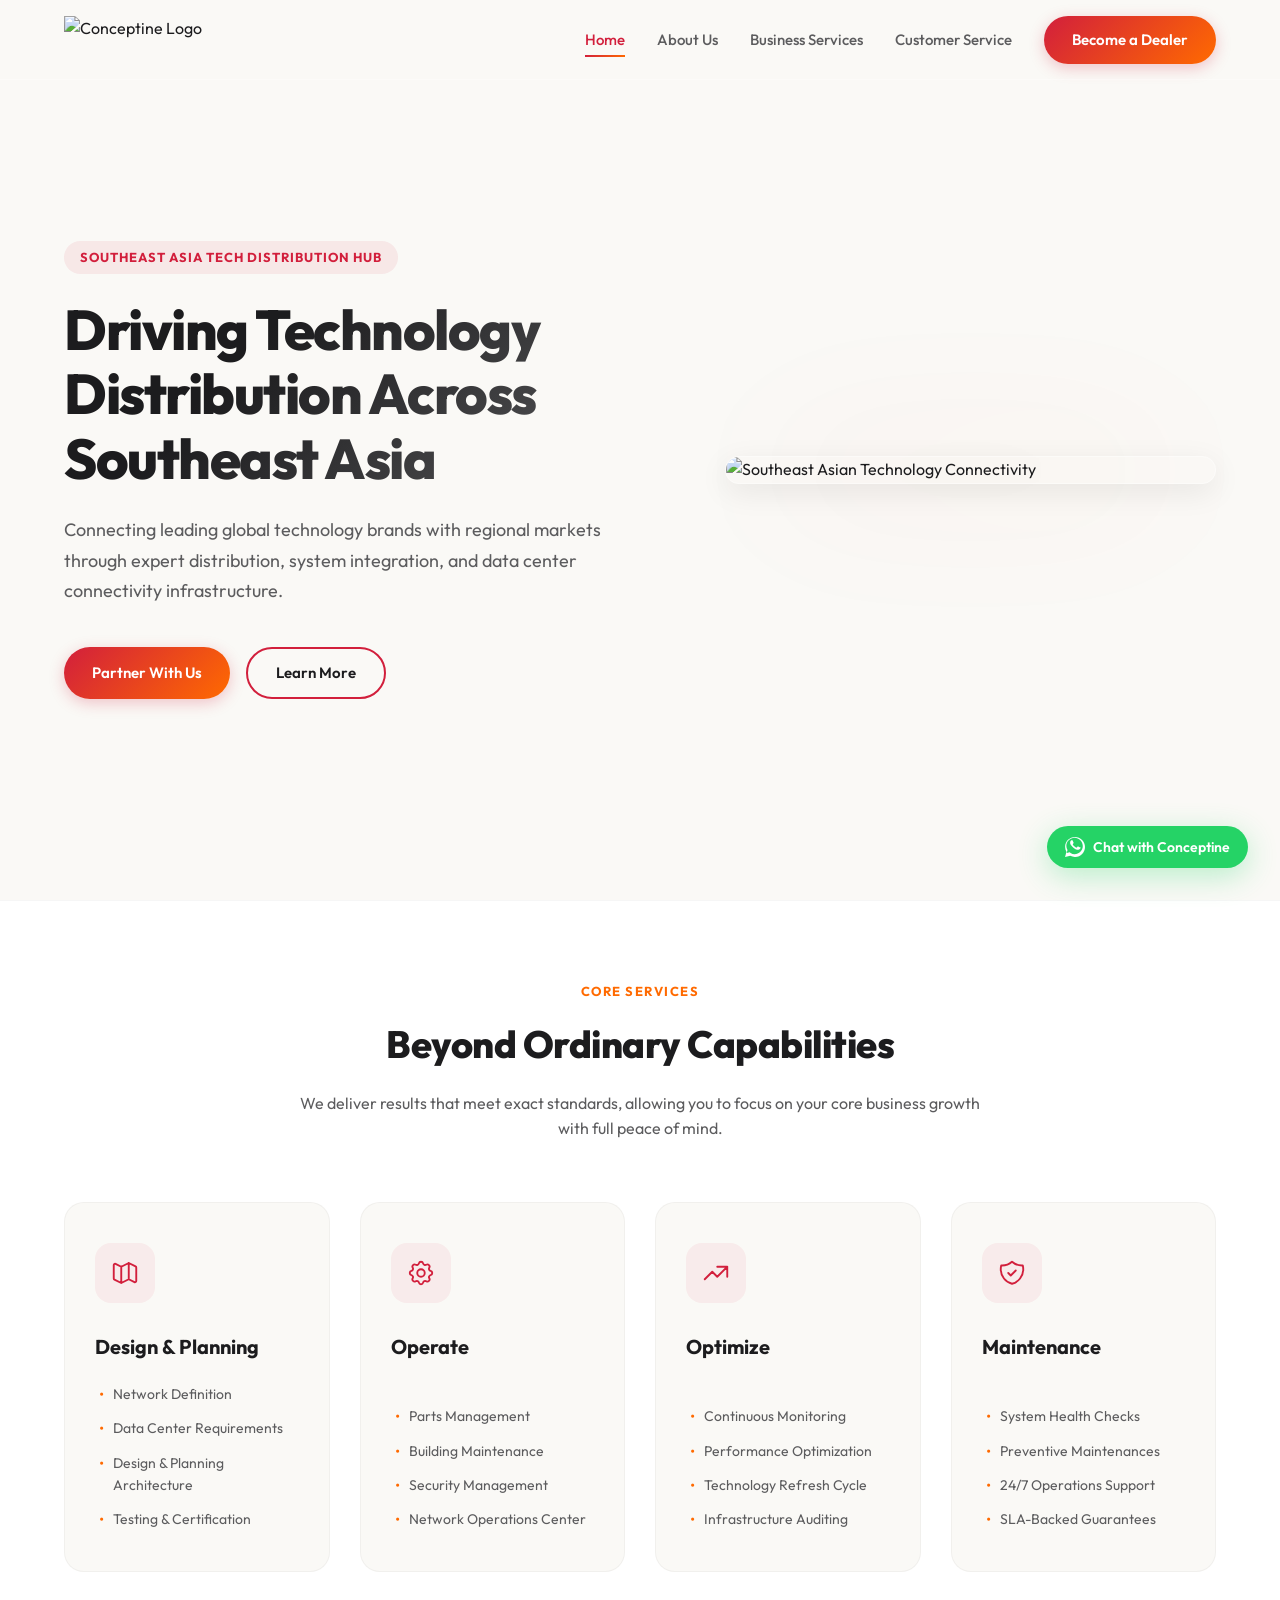
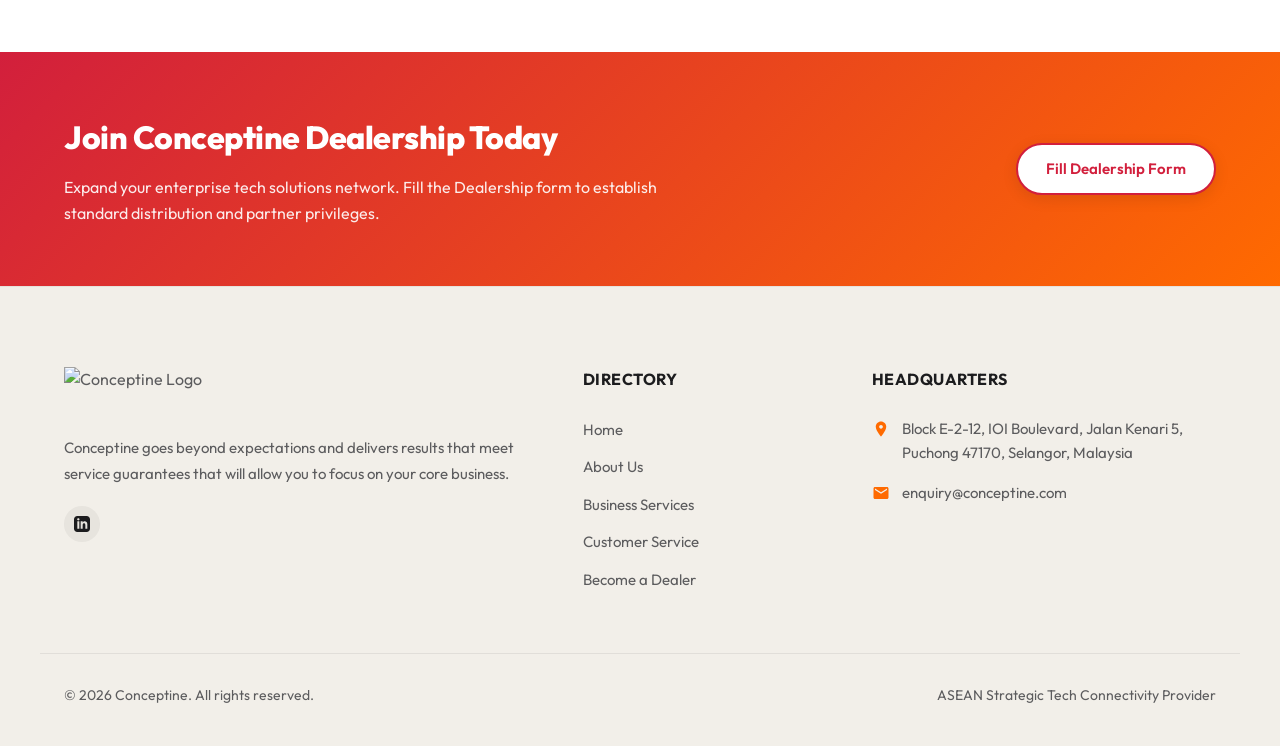
==== commit 5252cfb1: "Remove Facebook and Instagram links from all page footers" ====
--- a/index.html
+++ b/index.html
@@ -164,14 +164,8 @@
         </a>
         <p class="footer-description">Conceptine goes beyond expectations and delivers results that meet service guarantees that will allow you to focus on your core business.</p>
         <div class="footer-socials">
-          <a href="https://facebook.com/conceptine" class="footer-social-icon" aria-label="Facebook">
-            <svg viewBox="0 0 24 24"><path d="M9 8H7v3h2v9h4v-9h3.6l.4-3H13V6c0-1 .5-2 2-2h1V0h-3c-3 0-5 2-5 5v3z"/></svg>
-          </a>
           <a href="https://linkedin.com/company/conceptine" class="footer-social-icon" aria-label="LinkedIn">
             <svg viewBox="0 0 24 24"><path d="M19 0h-14c-2.761 0-5 2.239-5 5v14c0 2.761 2.239 5 5 5h14c2.762 0 5-2.239 5-5v-14c0-2.761-2.238-5-5-5zm-11 19h-3v-11h3v11zm-1.5-12.268c-.966 0-1.75-.779-1.75-1.75s.784-1.75 1.75-1.75 1.75.779 1.75 1.75-.784 1.75-1.75 1.75zm13.5 12.268h-3v-5.604c0-3.368-4-3.113-4 0v5.604h-3v-11h3v1.765c1.396-2.586 7-2.777 7 2.476v6.759z"/></svg>
-          </a>
-          <a href="https://instagram.com/conceptine" class="footer-social-icon" aria-label="Instagram">
-            <svg viewBox="0 0 24 24"><path d="M12 2.163c3.204 0 3.584.012 4.85.07 3.252.148 4.771 1.691 4.919 4.919.058 1.265.069 1.645.069 4.849 0 3.205-.012 3.584-.069 4.849-.149 3.225-1.664 4.771-4.919 4.919-1.266.058-1.644.07-4.85.07-3.204 0-3.584-.012-4.849-.07-3.26-.149-4.771-1.699-4.919-4.92-.058-1.265-.07-1.644-.07-4.849 0-3.204.013-3.583.07-4.849.149-3.227 1.664-4.771 4.919-4.919 1.266-.057 1.645-.069 4.849-.069zm0-2c-3.259 0-3.667.014-4.947.072-4.358.2-6.78 2.618-6.98 6.98-.059 1.281-.073 1.689-.073 4.948 0 3.259.014 3.668.072 4.948.2 4.358 2.618 6.78 6.98 6.98 1.281.058 1.689.072 4.948.072 3.259 0 3.668-.014 4.948-.072 4.354-.2 6.782-2.618 6.979-6.98.059-1.28.073-1.689.073-4.948 0-3.259-.014-3.667-.072-4.947-.196-4.354-2.617-6.78-6.979-6.98-1.281-.059-1.69-.073-4.949-.073zm0 5.838c-3.403 0-6.162 2.759-6.162 6.162s2.759 6.163 6.162 6.163 6.162-2.759 6.162-6.163c0-3.403-2.759-6.162-6.162-6.162zm0 10.162c-2.209 0-4-1.79-4-4 0-2.209 1.791-4 4-4s4 1.791 4 4c0 2.21-1.791 4-4 4zm6.406-11.845c-.796 0-1.441.645-1.441 1.44s.645 1.44 1.441 1.44c.795 0 1.439-.645 1.439-1.44s-.644-1.44-1.439-1.44z"/></svg>
           </a>
         </div>
       </div>
--- a/css/global.css
+++ b/css/global.css
@@ -517,3 +517,33 @@
     text-align: center;
   }
 }
+
+/* Global Section Headers & Taglines */
+.section-header {
+  text-align: center;
+  max-width: 700px;
+  margin: 0 auto 60px auto;
+}
+
+.section-tag {
+  color: var(--primary-orange);
+  font-size: 13px;
+  font-weight: 700;
+  text-transform: uppercase;
+  letter-spacing: 1.5px;
+  display: block;
+  margin-bottom: 12px;
+}
+
+.section-title {
+  font-size: 38px;
+  font-weight: 800;
+  letter-spacing: -0.5px;
+  margin-bottom: 16px;
+}
+
+.section-subtitle {
+  font-size: 16px;
+  color: var(--text-muted);
+}
+
--- a/css/home.css
+++ b/css/home.css
@@ -105,33 +105,6 @@
   border-top: 1px solid rgba(28, 28, 30, 0.04);
 }
 
-.section-header {
-  text-align: center;
-  max-width: 700px;
-  margin: 0 auto 60px auto;
-}
-
-.section-tag {
-  color: var(--primary-orange);
-  font-size: 13px;
-  font-weight: 700;
-  text-transform: uppercase;
-  letter-spacing: 1.5px;
-  display: block;
-  margin-bottom: 12px;
-}
-
-.section-title {
-  font-size: 38px;
-  font-weight: 800;
-  letter-spacing: -0.5px;
-  margin-bottom: 16px;
-}
-
-.section-subtitle {
-  font-size: 16px;
-  color: var(--text-muted);
-}
 
 .capabilities-grid {
   display: grid;
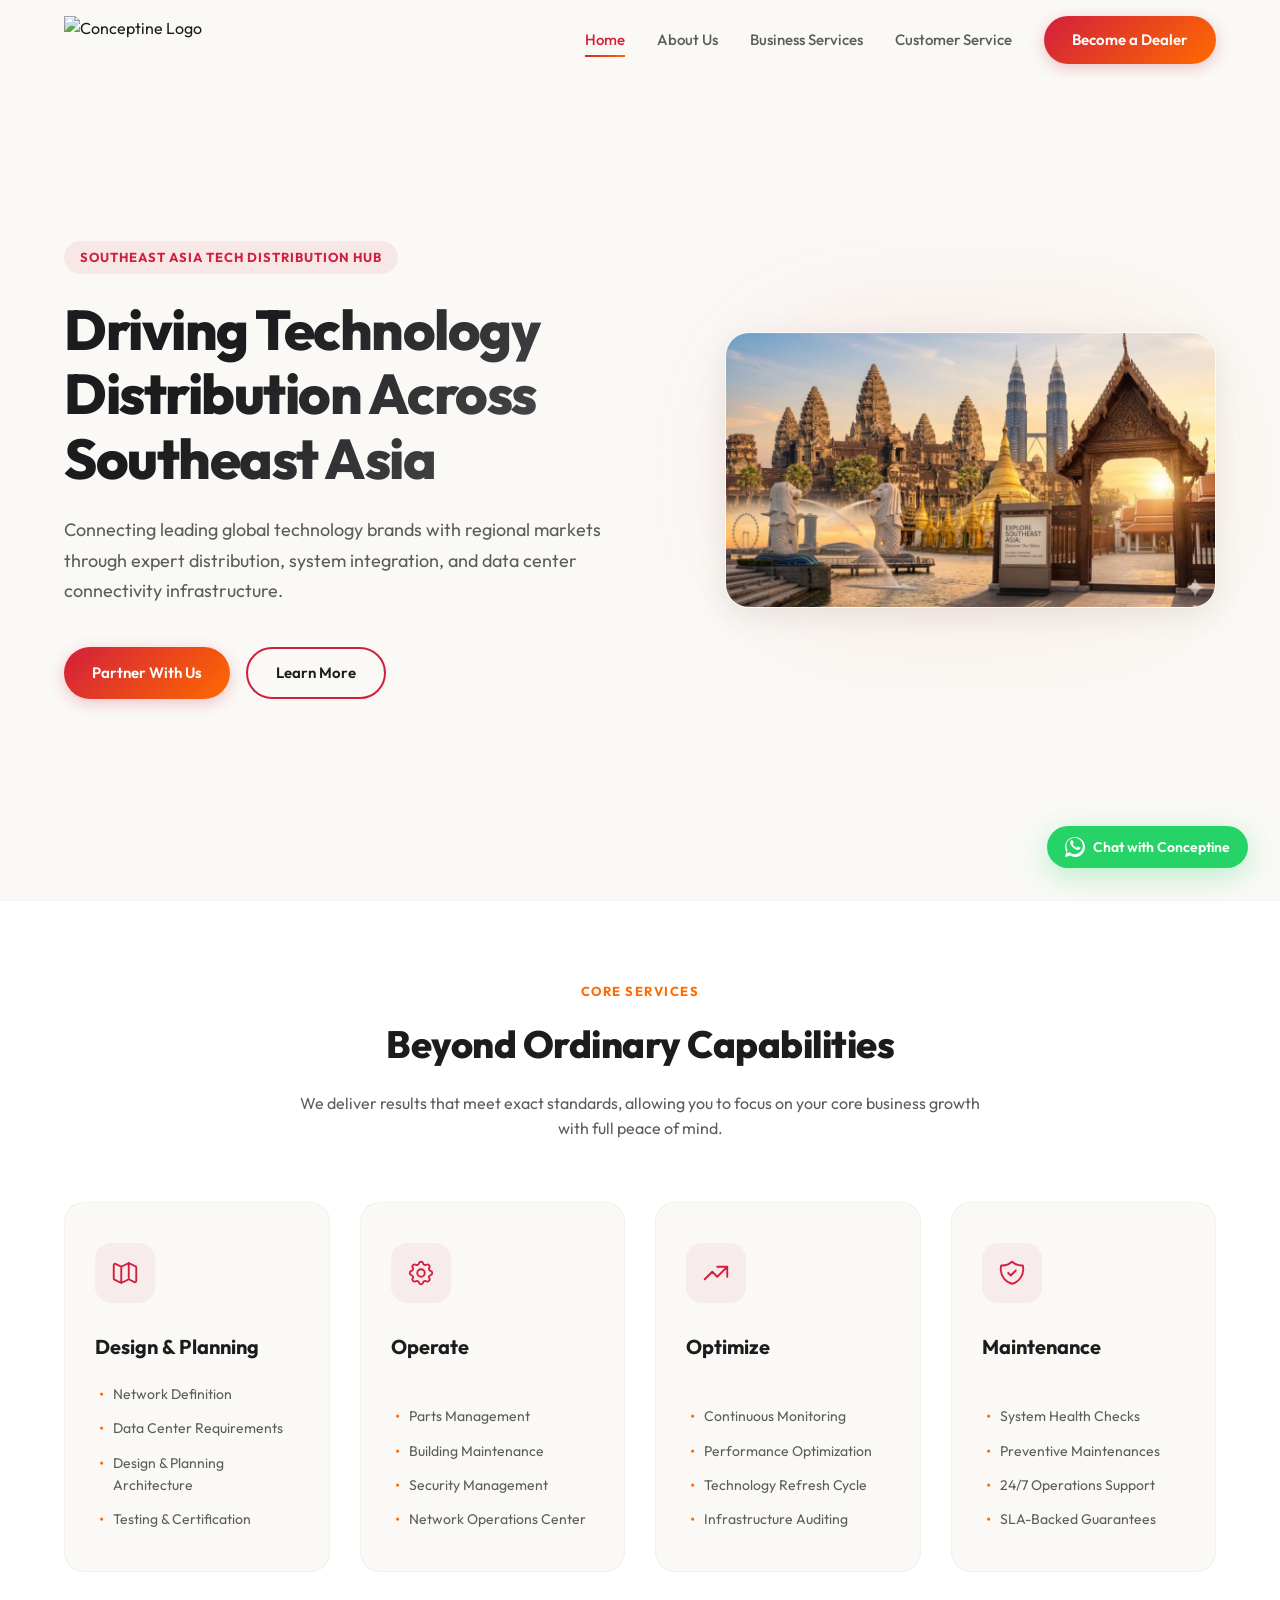
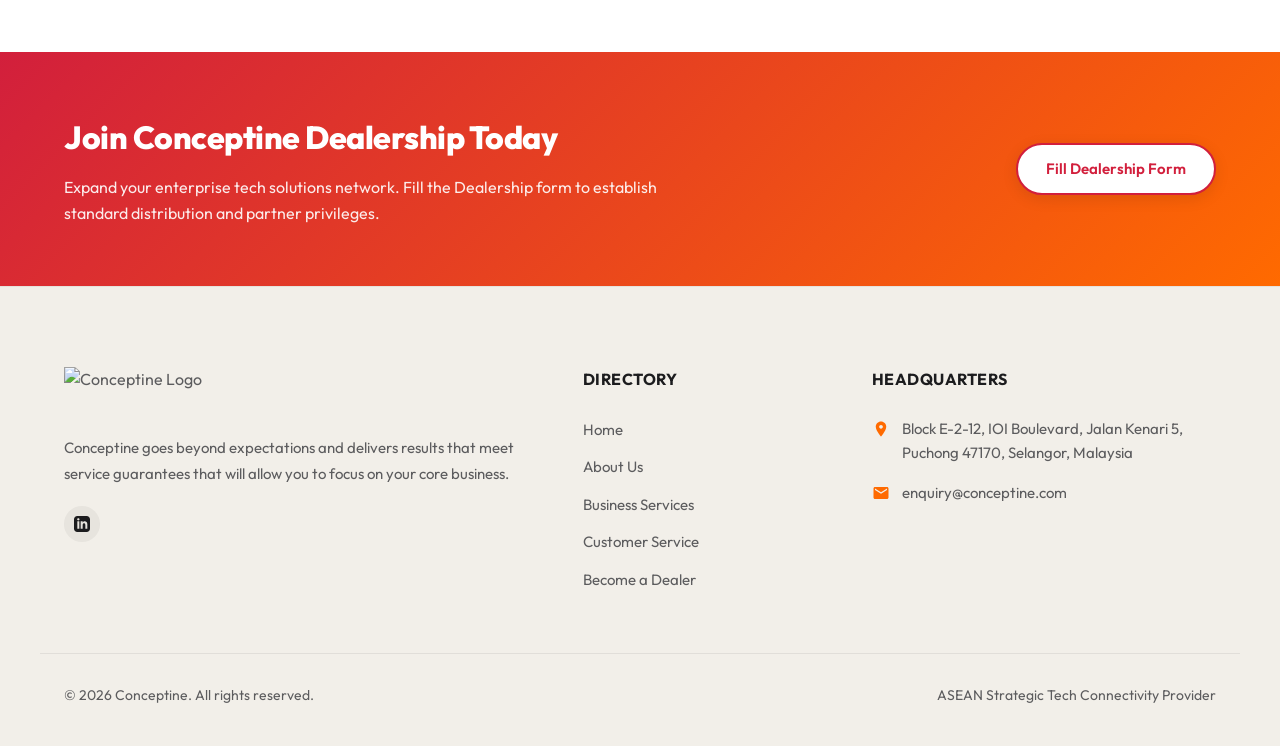
==== commit c7b4c2a7: "Update hero and intro photos on home and about pages with custom SEA landmarks image" ====
--- a/index.html
+++ b/index.html
@@ -58,7 +58,7 @@
         </div>
         <div class="hero-visual">
           <div class="hero-card-glow"></div>
-          <img src="https://conceptine.com/wp-content/uploads/2020/10/Conceptine-Header.jpg" alt="Southeast Asian Technology Connectivity" class="hero-image">
+          <img src="assets/sea-landmarks.jpg" alt="Southeast Asian Technology Connectivity" class="hero-image">
         </div>
       </div>
     </section>
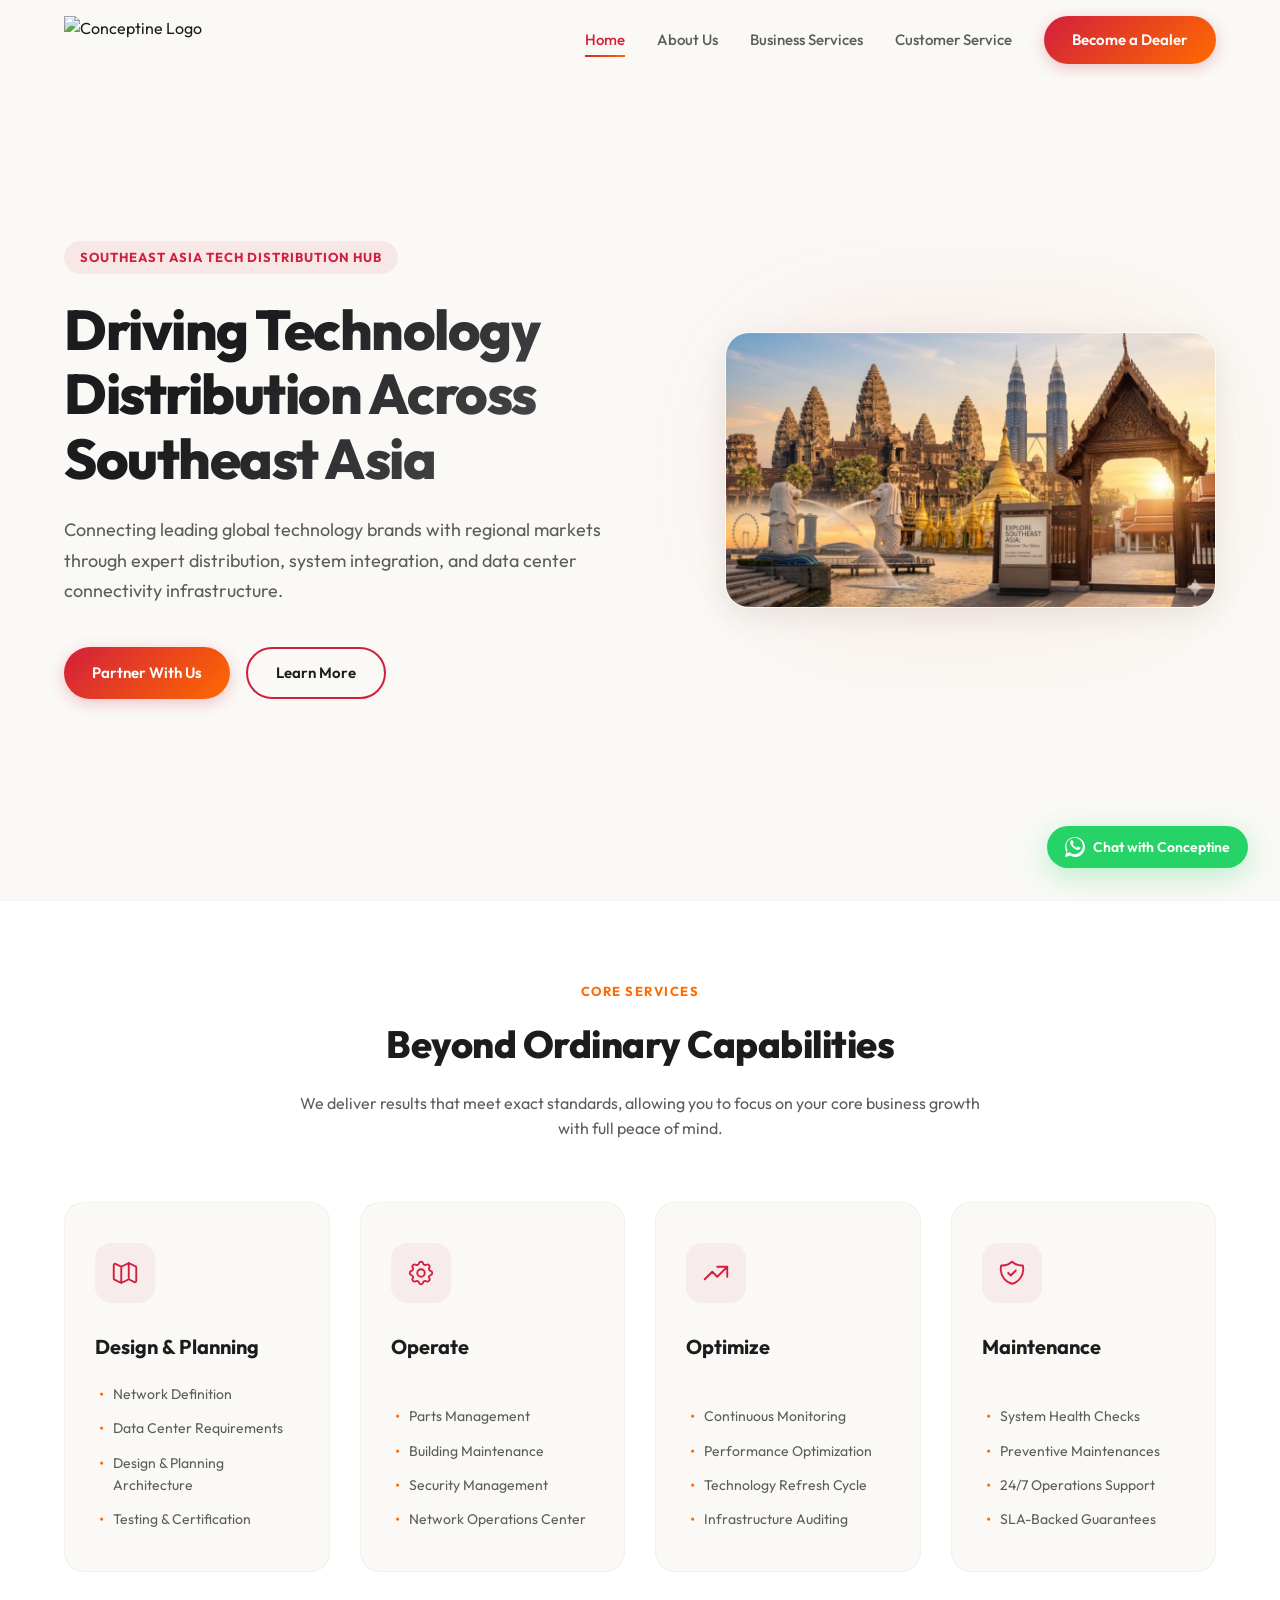
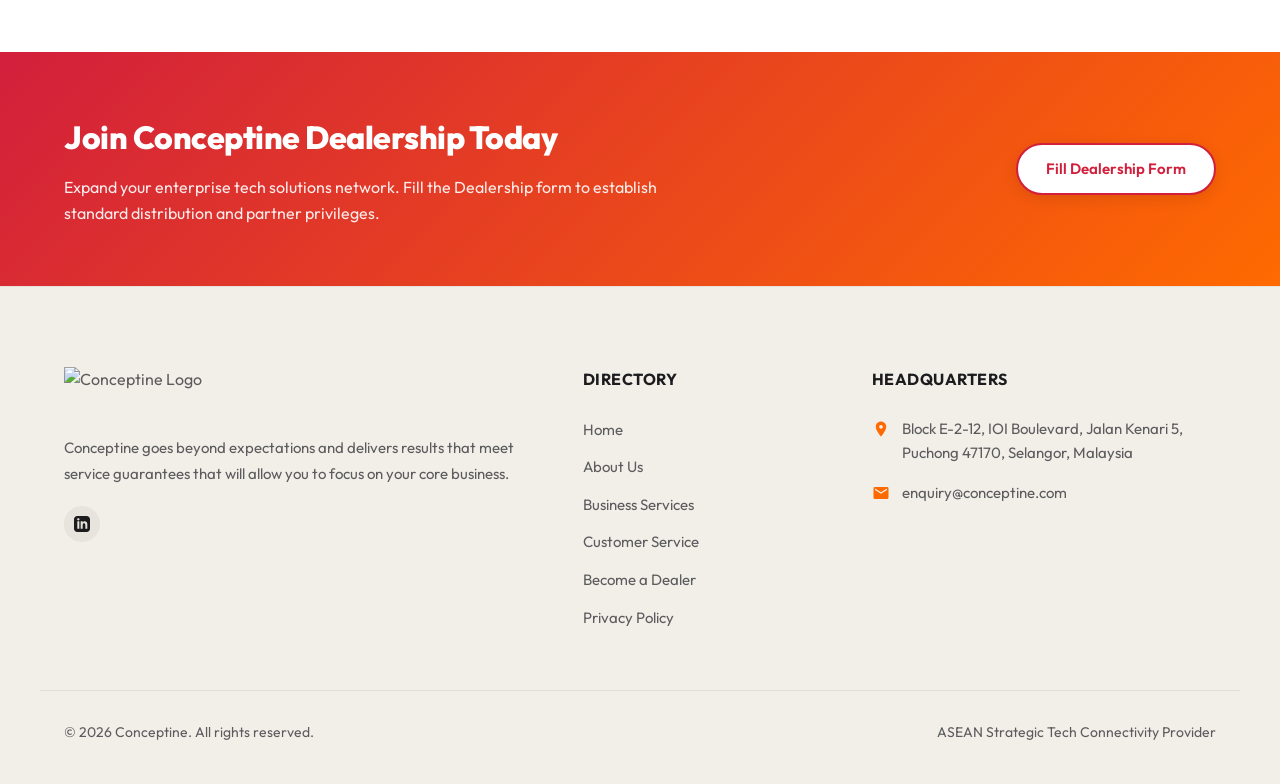
==== commit 1e3a63c8: "Create privacy-policy page, add footer directory links, and integrate mandatory privacy consent chec" ====
--- a/index.html
+++ b/index.html
@@ -178,6 +178,7 @@
           <li class="footer-link-item"><a href="business.html">Business Services</a></li>
           <li class="footer-link-item"><a href="customer-service.html">Customer Service</a></li>
           <li class="footer-link-item"><a href="become-a-dealer.html">Become a Dealer</a></li>
+          <li class="footer-link-item"><a href="privacy-policy.html">Privacy Policy</a></li>
         </ul>
       </div>
 
